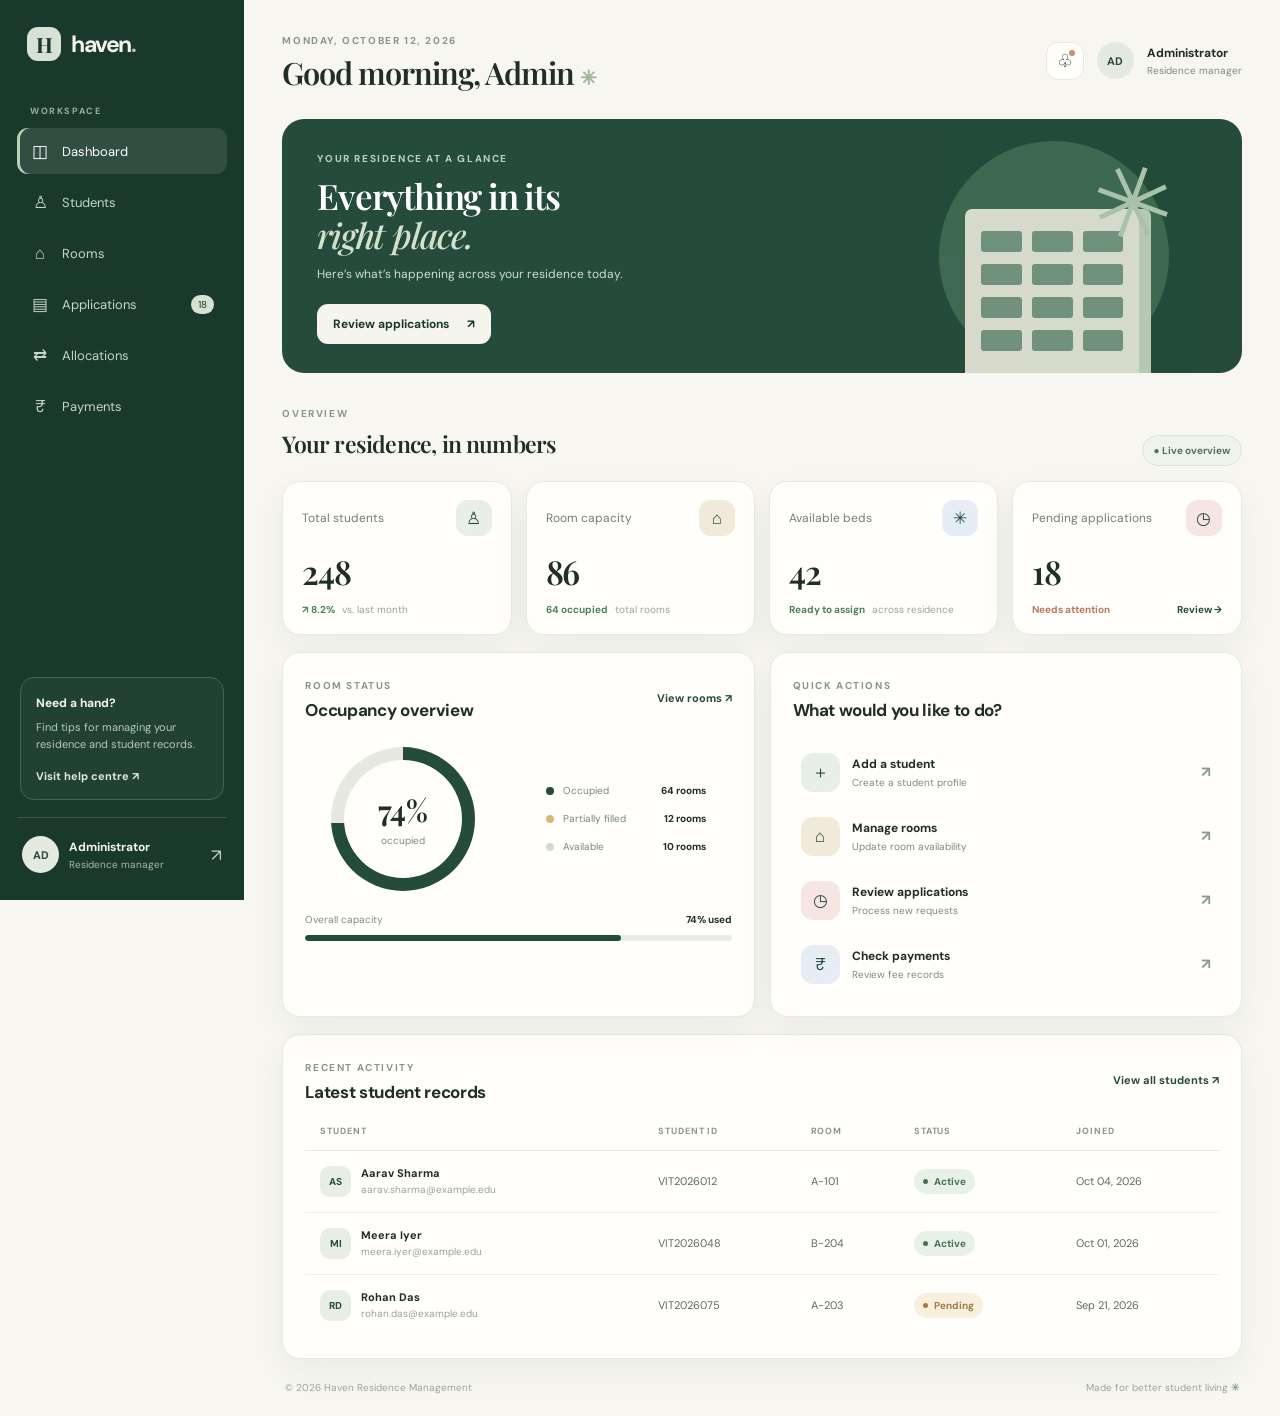
==== hostel_management_frontend/dashboard.html @ 843fde03 "Initial commit: Hostel Management System" ====
<!DOCTYPE html>
<html lang="en"><head>
<meta charset="UTF-8"><meta name="viewport" content="width=device-width, initial-scale=1">
<title>Dashboard | Haven</title>
<link href="https://fonts.googleapis.com/css2?family=DM+Sans:wght@400;500;600;700&family=Playfair+Display:wght@500;600;700&display=swap" rel="stylesheet">
<link rel="stylesheet" href="css/style.css"></head>
<body data-page="dashboard">
<div class="app-shell"><aside class="sidebar" id="sidebar"></aside><main class="main-area">
<header class="topbar"><button class="icon-btn mobile-menu" id="menuToggle" aria-label="Toggle menu">☰</button><div><span class="eyebrow">MONDAY, OCTOBER 12, 2026</span><h1>Good morning, Admin <span class="wave">✳</span></h1></div><div class="top-actions"><button class="icon-btn" title="Notifications">♧<i class="notification-dot"></i></button><div class="avatar">AD</div><div class="profile-label"><strong>Administrator</strong><span>Residence manager</span></div></div></header>
<section class="welcome-banner"><div><span class="eyebrow light-eyebrow">YOUR RESIDENCE AT A GLANCE</span><h2>Everything in its<br><em>right place.</em></h2><p>Here’s what’s happening across your residence today.</p><a class="btn btn-light" href="applications.html">Review applications <span>↗</span></a></div><div class="banner-art"><div class="art-circle"></div><div class="art-building"><span></span><span></span><span></span><span></span><span></span><span></span><span></span><span></span><span></span><span></span><span></span><span></span></div><div class="art-leaf">✳</div></div></section>
<section class="section-heading"><div><span class="eyebrow">OVERVIEW</span><h2>Your residence, in numbers</h2></div><span class="date-pill">● Live overview</span></section>
<section class="stats-grid">
<article class="stat-card"><div class="stat-top"><span>Total students</span><span class="stat-icon sage">♙</span></div><strong id="statStudents">248</strong><div class="stat-foot"><span class="trend">↗ 8.2%</span><span>vs. last month</span></div></article>
<article class="stat-card"><div class="stat-top"><span>Room capacity</span><span class="stat-icon sand">⌂</span></div><strong id="statRooms">86</strong><div class="stat-foot"><span class="trend">64 occupied</span><span>total rooms</span></div></article>
<article class="stat-card"><div class="stat-top"><span>Available beds</span><span class="stat-icon blue">✳</span></div><strong id="statBeds">42</strong><div class="stat-foot"><span class="trend">Ready to assign</span><span>across residence</span></div></article>
<article class="stat-card"><div class="stat-top"><span>Pending applications</span><span class="stat-icon rose">◷</span></div><strong id="statApplications">18</strong><div class="stat-foot"><span class="trend warning-text">Needs attention</span><a href="applications.html">Review →</a></div></article>
</section>
<section class="dashboard-grid">
<article class="panel occupancy-panel"><div class="panel-heading"><div><span class="eyebrow">ROOM STATUS</span><h3>Occupancy overview</h3></div><a href="rooms.html" class="text-link">View rooms ↗</a></div><div class="occupancy-content"><div class="donut"><div><strong>74%</strong><span>occupied</span></div></div><div class="legend"><div><i class="legend-dot dot-green"></i><span>Occupied</span><strong>64 rooms</strong></div><div><i class="legend-dot dot-yellow"></i><span>Partially filled</span><strong>12 rooms</strong></div><div><i class="legend-dot dot-gray"></i><span>Available</span><strong>10 rooms</strong></div></div></div><div class="progress-caption"><span>Overall capacity</span><strong>74% used</strong></div><div class="progress"><span style="width:74%"></span></div></article>
<article class="panel quick-panel"><div class="panel-heading"><div><span class="eyebrow">QUICK ACTIONS</span><h3>What would you like to do?</h3></div></div><div class="quick-actions"><a href="students.html" class="quick-action"><span class="quick-icon sage">＋</span><span><strong>Add a student</strong><small>Create a student profile</small></span><b>↗</b></a><a href="rooms.html" class="quick-action"><span class="quick-icon sand">⌂</span><span><strong>Manage rooms</strong><small>Update room availability</small></span><b>↗</b></a><a href="applications.html" class="quick-action"><span class="quick-icon rose">◷</span><span><strong>Review applications</strong><small>Process new requests</small></span><b>↗</b></a><a href="payments.html" class="quick-action"><span class="quick-icon blue">₹</span><span><strong>Check payments</strong><small>Review fee records</small></span><b>↗</b></a></div></article>
</section>
<section class="panel table-panel"><div class="panel-heading"><div><span class="eyebrow">RECENT ACTIVITY</span><h3>Latest student records</h3></div><a href="students.html" class="text-link">View all students ↗</a></div><div class="table-wrap"><table><thead><tr><th>STUDENT</th><th>STUDENT ID</th><th>ROOM</th><th>STATUS</th><th>JOINED</th></tr></thead><tbody id="recentStudents"></tbody></table></div></section>
<footer class="footer"><span>© 2026 Haven Residence Management</span><span>Made for better student living <b>✳</b></span></footer>
</main></div><script src="js/app.js"></script></body></html>
---- hostel_management_frontend/css/style.css ----
/* Haven Residence — shared visual system */
:root{--ink:#202e28;--muted:#7e8982;--green:#244b3b;--green-dark:#19392d;--green-soft:#e7efe8;--cream:#f7f6f1;--paper:#fffefa;--line:#e9e9e1;--sand:#f1e9d9;--rose:#f6e6e3;--blue:#e6edf4;--shadow:0 12px 34px rgba(32,46,40,.055);--radius:18px}
*{box-sizing:border-box}body{margin:0;background:var(--cream);color:var(--ink);font-family:'DM Sans',sans-serif;font-size:14px}a{color:inherit;text-decoration:none}button,input,select{font:inherit}button{cursor:pointer}h1,h2,h3,p{margin-top:0}h1,h2{font-family:'Playfair Display',serif;font-weight:600;letter-spacing:-.035em}h1{font-size:clamp(25px,2.4vw,34px);margin:7px 0 0}h2{font-size:25px;margin:7px 0}h3{font-size:17px;margin:6px 0 0;letter-spacing:-.02em}.eyebrow{font-size:10px;letter-spacing:.16em;font-weight:700;color:#89958c}.muted{color:var(--muted)}.small{font-size:12px}.hidden{display:none!important}
.app-shell{min-height:100vh}.sidebar{position:fixed;inset:0 auto 0 0;width:244px;background:var(--green-dark);color:#f4f4eb;padding:27px 17px;display:flex;flex-direction:column;z-index:20}.brand{display:flex;align-items:center;gap:10px;font-size:23px;font-weight:700;letter-spacing:-.06em}.brand-mark{display:grid;place-items:center;width:34px;height:34px;border-radius:11px;background:#d7e2d5;color:var(--green-dark);font-family:'Playfair Display',serif;font-size:21px}.brand-dot{color:#a9c8a8}.sidebar .brand{padding:0 10px 37px}.nav-label{font-size:9px;letter-spacing:.18em;color:#9eb1a3;font-weight:700;padding:0 13px;margin:7px 0 11px}.nav-list{display:grid;gap:5px}.nav-link{display:flex;align-items:center;gap:12px;padding:12px 13px;border-radius:11px;color:#c8d4cb;font-size:13px;transition:.2s}.nav-link:hover,.nav-link.active{background:rgba(255,255,255,.105);color:#fff}.nav-link.active{box-shadow:inset 3px 0 #b7d3b4}.nav-icon{font-size:17px;width:20px;text-align:center}.nav-count{margin-left:auto;background:#d7e2d5;color:var(--green-dark);font-size:10px;padding:3px 7px;border-radius:99px}.sidebar-bottom{margin-top:auto}.help-card{border:1px solid #466456;background:rgba(255,255,255,.04);padding:15px;border-radius:14px;margin:0 3px 17px}.help-card strong{font-size:12px}.help-card p{font-size:11px;line-height:1.6;color:#b8c7bd;margin:8px 0 12px}.help-card a{font-size:11px;color:#e1eadf;font-weight:700}.sidebar-user{border-top:1px solid #3c5749;padding:18px 5px 0;display:flex;align-items:center;gap:10px}.avatar{width:37px;height:37px;border-radius:50%;display:grid;place-items:center;background:#e4eadf;color:var(--green);font-weight:700;font-size:11px;flex-shrink:0}.sidebar-user strong,.profile-label strong{display:block;font-size:12px}.sidebar-user span,.profile-label span{display:block;color:#a9b7ad;font-size:10px;margin-top:3px}.sidebar-user .logout{margin-left:auto;color:#c3d0c5;font-size:17px}
.main-area{margin-left:244px;padding:30px clamp(20px,3vw,46px) 22px;max-width:1700px}.topbar{display:flex;align-items:center;justify-content:space-between;gap:20px;margin-bottom:27px}.topbar h1{line-height:1.2}.wave{font-family:'DM Sans';font-size:20px;color:#9cb79a}.top-actions{display:flex;align-items:center;gap:13px}.profile-label span{color:var(--muted)}.icon-btn{border:1px solid var(--line);background:var(--paper);color:var(--ink);width:38px;height:38px;border-radius:12px;display:grid;place-items:center;font-size:18px;position:relative}.notification-dot{position:absolute;width:6px;height:6px;border-radius:50%;background:#d08b70;right:8px;top:7px}.mobile-menu{display:none}.welcome-banner{background:var(--green);color:white;border-radius:22px;min-height:240px;padding:29px 35px;display:flex;align-items:center;justify-content:space-between;overflow:hidden;position:relative}.light-eyebrow{color:#c0d1c2}.welcome-banner h2{font-size:35px;line-height:1.12;margin:10px 0}.welcome-banner h2 em{font-weight:500;color:#d4e0cc}.welcome-banner p{color:#d1ded3;max-width:360px;font-size:12px;line-height:1.7;margin-bottom:19px}.btn{display:inline-flex;align-items:center;justify-content:center;gap:18px;border:0;border-radius:11px;padding:12px 16px;font-size:12px;font-weight:700;transition:transform .18s,background .18s}.btn:hover{transform:translateY(-1px)}.btn-primary{background:var(--green);color:white}.btn-primary:hover{background:var(--green-dark)}.btn-light{background:#f6f5ed;color:var(--green-dark)}.btn-quiet{background:#f1f2ed;color:#5c6960}.btn-full{width:100%;padding:14px}.banner-art{position:absolute;right:7%;top:0;width:300px;height:100%;opacity:.92}.art-circle{position:absolute;width:230px;height:230px;border-radius:50%;background:#426c54;right:5px;top:22px}.art-building{position:absolute;bottom:0;right:35px;width:174px;height:164px;background:#e7e7d7;border-radius:7px 7px 0 0;padding:22px 16px;display:grid;grid-template-columns:repeat(3,1fr);gap:12px 10px;box-shadow:12px 0 0 #c4d2bf}.art-building span{background:#789783;border-radius:3px}.art-leaf{position:absolute;right:0;top:20px;font-size:100px;color:#b7cdb3;transform:rotate(20deg)}.section-heading{display:flex;justify-content:space-between;align-items:end;margin:30px 0 15px}.section-heading h2{font-size:23px}.date-pill{border:1px solid #dce4d9;background:#eef3ec;color:#54705b;padding:8px 11px;border-radius:99px;font-size:10px;font-weight:700}.stats-grid{display:grid;grid-template-columns:repeat(4,minmax(0,1fr));gap:14px}.stat-card,.panel{background:var(--paper);border:1px solid var(--line);border-radius:var(--radius);box-shadow:var(--shadow)}.stat-card{padding:18px 19px}.stat-top{display:flex;justify-content:space-between;align-items:center;color:#737f76;font-size:12px}.stat-icon,.quick-icon{display:grid;place-items:center;width:36px;height:36px;border-radius:12px;font-size:17px;color:var(--green)}.sage{background:var(--green-soft)}.sand{background:var(--sand)}.blue{background:var(--blue)}.rose{background:var(--rose)}.stat-card>strong{display:block;font-family:'Playfair Display',serif;font-size:33px;font-weight:600;letter-spacing:-.04em;margin:13px 0 10px}.stat-foot{display:flex;gap:7px;align-items:center;flex-wrap:wrap;font-size:10px;color:#9aa29c}.stat-foot a{margin-left:auto;color:var(--green);font-weight:700}.trend{color:#4c805c;font-weight:700}.warning-text{color:#b8795c}.dashboard-grid{display:grid;grid-template-columns:1fr 1fr;gap:15px;margin-top:17px}.panel{padding:22px 22px}.panel-heading{display:flex;justify-content:space-between;align-items:center;gap:15px;margin-bottom:22px}.text-link{color:var(--green);font-size:11px;font-weight:700;white-space:nowrap}.occupancy-content{display:flex;align-items:center;justify-content:space-around;gap:20px;padding:4px 0 22px}.donut{width:144px;height:144px;border-radius:50%;display:grid;place-items:center;background:conic-gradient(var(--green) 0 74%,#e7e8df 74% 100%);position:relative;flex-shrink:0}.donut:before{content:"";position:absolute;inset:13px;background:var(--paper);border-radius:50%}.donut div{position:relative;text-align:center}.donut strong{display:block;font-family:'Playfair Display';font-size:30px}.donut span{font-size:10px;color:var(--muted)}.legend{display:grid;gap:15px;min-width:160px}.legend>div{display:grid;grid-template-columns:9px 1fr auto;align-items:center;gap:8px;font-size:10px;color:#7b867e}.legend strong{font-size:10px;color:var(--ink)}.legend-dot{width:8px;height:8px;border-radius:50%}.dot-green{background:var(--green)}.dot-yellow{background:#d8b77b}.dot-gray{background:#d6d9d0}.progress-caption{display:flex;justify-content:space-between;font-size:10px;color:var(--muted);margin-bottom:9px}.progress-caption strong{color:var(--ink)}.progress{height:6px;background:#e9ece4;border-radius:99px;overflow:hidden}.progress span{height:100%;display:block;background:var(--green);border-radius:99px}.quick-actions{display:grid;gap:5px}.quick-action{display:flex;align-items:center;gap:12px;padding:10px 8px;border-radius:12px;transition:background .2s}.quick-action:hover{background:#f5f6f0}.quick-icon{width:39px;height:39px;flex-shrink:0}.quick-action>span:nth-child(2){flex:1}.quick-action strong{display:block;font-size:12px}.quick-action small{display:block;font-size:10px;color:var(--muted);margin-top:4px}.quick-action>b{font-size:15px;color:#8b998f}.table-panel{margin-top:17px}.table-wrap{width:100%;overflow-x:auto}table{border-collapse:collapse;width:100%;white-space:nowrap}thead th{text-align:left;font-size:9px;letter-spacing:.1em;color:#89948c;font-weight:700;padding:0 15px 13px;border-bottom:1px solid var(--line)}tbody td{padding:15px;border-bottom:1px solid #f0f0e9;font-size:11px;color:#5d6a61}tbody tr:last-child td{border-bottom:0}tbody tr:hover{background:#fafaf6}.student-cell{display:flex;align-items:center;gap:10px}.mini-avatar{width:31px;height:31px;display:grid;place-items:center;border-radius:10px;background:#e8eee4;color:var(--green);font-weight:700;font-size:10px}.student-cell strong{display:block;color:var(--ink);font-size:11px}.student-cell small{display:block;color:#9aa29c;font-size:10px;margin-top:3px}.status{display:inline-flex;align-items:center;gap:6px;border-radius:99px;padding:6px 9px;background:#e8f1e8;color:#487351;font-size:10px;font-weight:700}.status:before{content:"";width:5px;height:5px;border-radius:50%;background:currentColor}.status.pending{background:#f8efdf;color:#a37a3c}.status.full,.status.rejected{background:#f6e8e5;color:#a96658}.status.partially-occupied{background:#e9eef5;color:#5d7795}.footer{display:flex;justify-content:space-between;gap:15px;color:#9ba39c;font-size:10px;padding:22px 3px 0}.footer b{color:#8aa98c}
.page-topbar{margin-bottom:24px}.top-description{margin:7px 0 0;font-size:12px}.page-toolbar{display:flex;align-items:center;justify-content:space-between;gap:15px;margin-bottom:17px}.search-box{display:flex;align-items:center;gap:10px;background:var(--paper);border:1px solid var(--line);border-radius:11px;padding:0 13px;width:min(340px,100%);height:42px;color:#9aa49b}.search-box span{font-size:20px}.search-box input{border:0;outline:0;background:transparent;width:100%;color:var(--ink);font-size:12px}.toolbar-actions{display:flex;align-items:center;gap:10px}.select-control{height:42px;border:1px solid var(--line);background:var(--paper);border-radius:10px;padding:0 12px;color:#66736a;font-size:11px;max-width:145px}.records-panel{margin-top:0;padding:22px 0 0;overflow:hidden}.records-panel .panel-heading{padding:0 22px;margin-bottom:20px}.record-count{font-size:10px;background:#f0f2ec;color:#758078;padding:7px 10px;border-radius:99px}.records-panel .table-wrap{padding:0 10px 5px}.records-panel table{min-width:720px}.records-panel thead th{padding:0 12px 13px}.records-panel tbody td{padding:14px 12px}.table-actions{display:flex;gap:6px}.table-action{border:1px solid var(--line);background:#fffefa;border-radius:8px;padding:6px 8px;font-size:10px;color:#5e6b62}.table-action:hover{background:#edf2eb}.table-action.delete:hover{background:#f9e9e5;color:#a45f52}.empty-state{text-align:center;padding:48px 15px;color:var(--muted)}.empty-state>span{font-size:30px}.empty-state h3{color:var(--ink)}.empty-state p{font-size:12px}
.modal-backdrop{position:fixed;inset:0;background:rgba(17,33,25,.48);backdrop-filter:blur(5px);display:grid;place-items:center;padding:18px;z-index:50}.modal-card{width:min(620px,100%);max-height:90vh;overflow:auto;background:var(--paper);border-radius:20px;padding:26px;box-shadow:0 25px 80px #13251c40}.modal-heading{display:flex;justify-content:space-between;align-items:start;margin-bottom:23px}.modal-heading h2{font-size:25px}.modal-form label,.form-stack>label{display:grid;gap:8px;font-size:11px;font-weight:700;color:#536158}.form-grid{display:grid;grid-template-columns:1fr 1fr;gap:16px}.form-grid input,.form-grid select,.form-stack input{width:100%;border:1px solid #e3e6de;background:#fffefa;border-radius:10px;padding:12px 12px;outline:none;color:var(--ink);font-size:12px}.form-grid input:focus,.form-grid select:focus,.form-stack input:focus{border-color:#86a38a;box-shadow:0 0 0 3px #e5eee4}.modal-actions{display:flex;justify-content:flex-end;gap:9px;margin-top:22px}.form-message{font-size:11px;color:#b36d59;min-height:14px;margin:8px 0 0}.login-body{min-height:100vh;background:#f6f5ef}.login-shell{min-height:100vh;display:grid;grid-template-columns:1fr 1fr}.login-visual{background:var(--green-dark);color:#fff;padding:35px clamp(30px,5vw,75px);display:flex;flex-direction:column;position:relative;overflow:hidden;min-height:100vh}.brand-light{position:relative;z-index:1}.visual-copy{margin:auto 0;position:relative;z-index:2;padding:65px 0}.visual-copy h1{font-size:clamp(44px,5vw,68px);line-height:1.05;margin:18px 0}.visual-copy h1 em{color:#c7d9c4;font-weight:500}.visual-copy p{color:#bdcfc2;line-height:1.8;max-width:370px;font-size:13px}.login-visual:after{content:"";position:absolute;width:410px;height:410px;border:1px solid #64816c;border-radius:50%;right:-160px;bottom:50px;box-shadow:0 0 0 45px #ffffff05,0 0 0 90px #ffffff04}.visual-footer,.login-bottom{display:flex;justify-content:space-between;gap:12px;font-size:9px;color:#a8bcae;letter-spacing:.04em}.login-panel{display:flex;flex-direction:column;justify-content:center;padding:45px clamp(28px,6vw,95px);position:relative}.login-card{width:100%;max-width:400px;margin:auto}.login-card h2{font-size:33px;margin:12px 0 8px}.login-card>p{font-size:12px;line-height:1.7}.form-stack{display:grid;gap:19px;margin-top:29px}.form-stack input{padding:14px}.password-wrap{position:relative}.password-wrap input{padding-right:60px}.password-toggle{position:absolute;right:10px;top:50%;transform:translateY(-50%);border:0;background:none;color:var(--green);font-size:11px;font-weight:700}.form-between{display:flex;align-items:center;justify-content:space-between}.check-label{display:flex!important;align-items:center;gap:7px;font-weight:500!important}.check-label input{width:14px;height:14px;accent-color:var(--green)}.login-note{background:#f0f2eb;border-radius:10px;padding:12px;color:#7e8980;font-size:10px!important;margin-top:17px}.login-note strong{color:var(--green)}.login-bottom{color:#9aa59c;max-width:100%;padding-top:25px}.login-mobile-brand{display:none}
@media(max-width:1150px){.sidebar{width:215px}.main-area{margin-left:215px;padding:25px 23px}.stats-grid{grid-template-columns:repeat(2,minmax(0,1fr))}.banner-art{right:1%}.dashboard-grid{grid-template-columns:1fr}.welcome-banner{min-height:220px}}
@media(max-width:760px){.sidebar{transform:translateX(-100%);transition:transform .25s;width:260px;box-shadow:20px 0 40px #00000014}.sidebar.open{transform:translateX(0)}.main-area{margin-left:0;padding:20px 15px}.mobile-menu{display:grid}.topbar{gap:10px;align-items:flex-start}.topbar>.eyebrow,.top-actions .profile-label{display:none}.top-actions{gap:7px;margin-left:auto}.topbar h1{font-size:25px}.topbar .avatar{width:34px;height:34px}.welcome-banner{padding:25px;min-height:230px}.welcome-banner h2{font-size:31px}.banner-art{opacity:.25;right:-55px}.stats-grid{gap:10px}.stat-card{padding:15px}.stat-card>strong{font-size:29px}.stat-foot{font-size:9px}.dashboard-grid{gap:12px}.panel{padding:17px}.occupancy-content{justify-content:space-between;gap:10px}.donut{width:118px;height:118px}.donut strong{font-size:25px}.legend{min-width:130px}.legend>div{grid-template-columns:8px 1fr;gap:6px}.legend strong{grid-column:2}.page-toolbar{align-items:stretch;flex-direction:column}.search-box{width:100%}.toolbar-actions{width:100%;justify-content:space-between}.toolbar-actions .btn{flex:1}.select-control{flex:1;max-width:none}.page-topbar{align-items:flex-start}.page-topbar h1{font-size:28px}.table-panel .panel-heading{align-items:flex-start}.footer{flex-direction:column}.login-shell{grid-template-columns:1fr}.login-visual{display:none}.login-panel{min-height:100vh;padding:25px}.login-mobile-brand{display:flex;margin-bottom:50px}.login-card{margin:auto 0}.login-card h2{font-size:30px}.login-bottom{font-size:8px}.form-grid{grid-template-columns:1fr}.modal-card{padding:21px}.modal-actions .btn{flex:1}}
@media(min-width:761px) and (max-width:920px){.banner-art{opacity:.25}.profile-label{display:none}.occupancy-content{flex-wrap:wrap}.donut{width:110px;height:110px}}
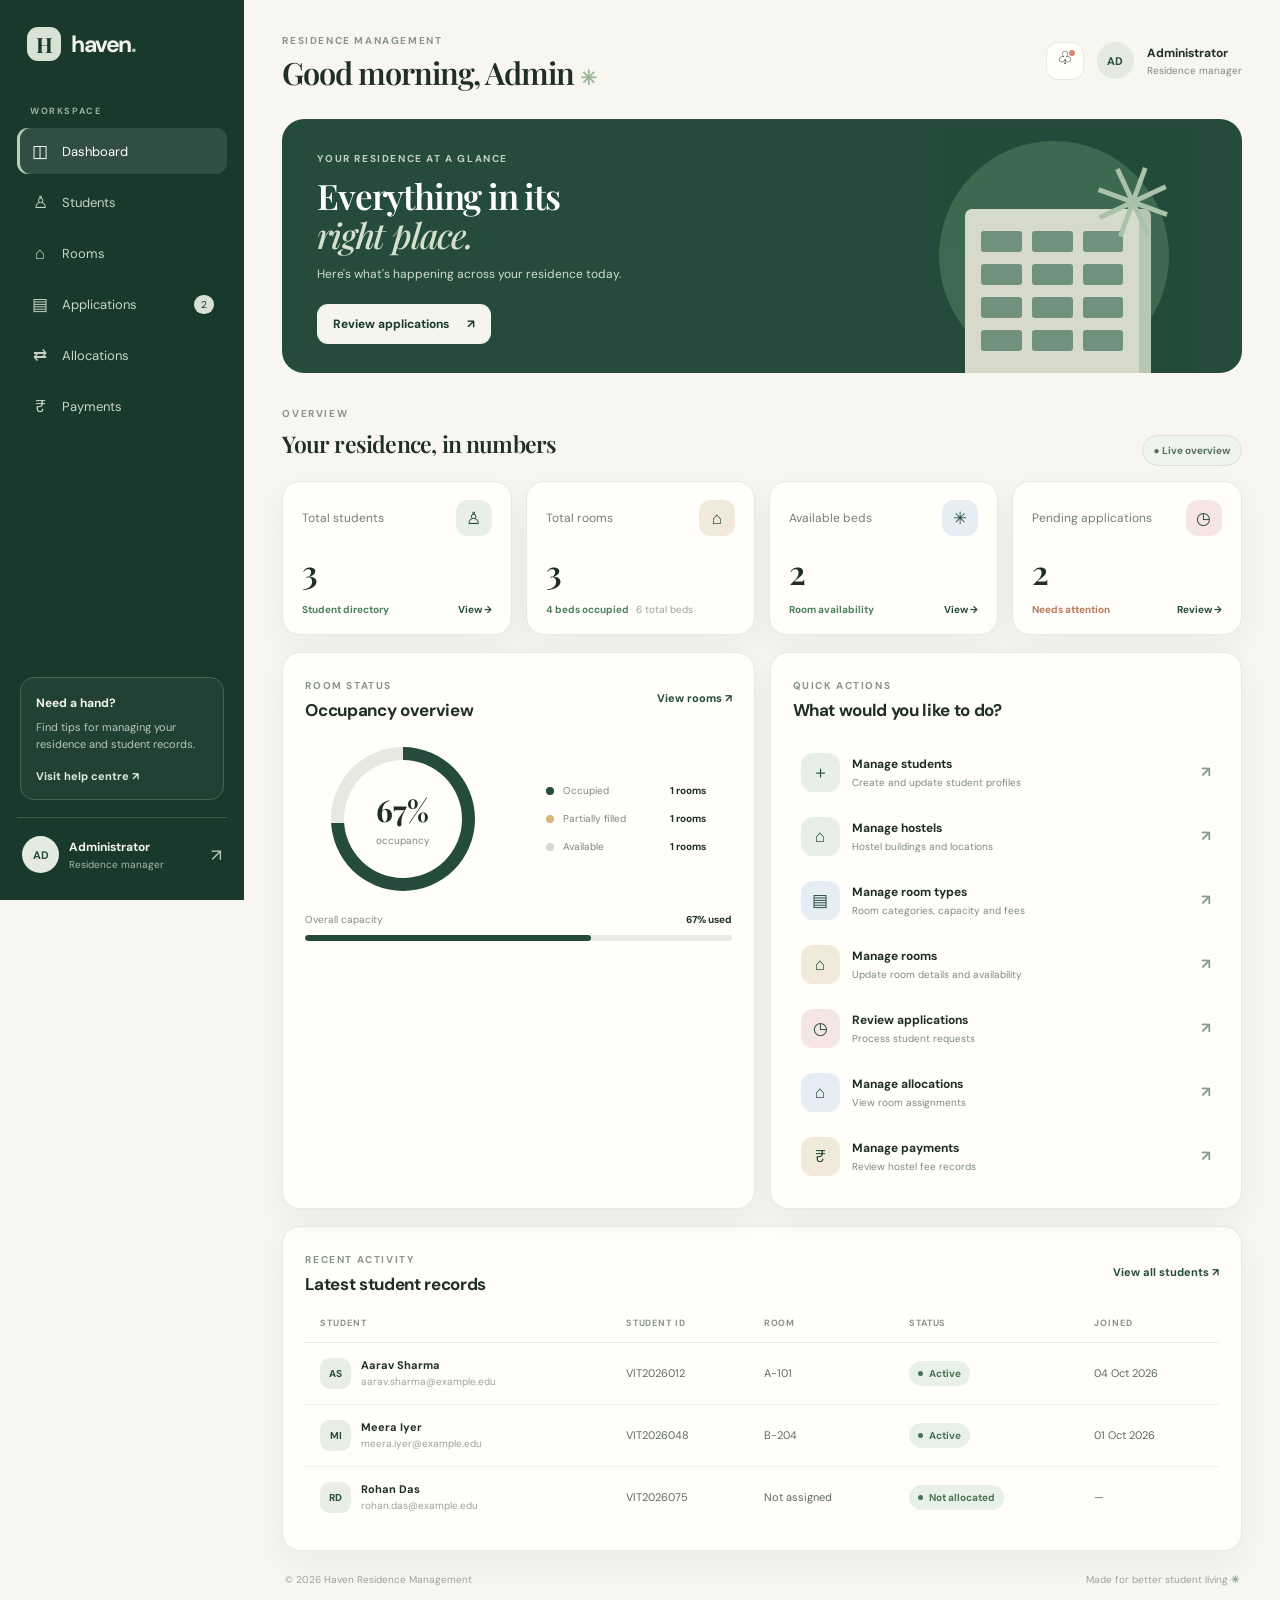
==== commit 39854526: "Update dashboard.html" ====
--- a/hostel_management_frontend/dashboard.html
+++ b/hostel_management_frontend/dashboard.html
@@ -1,24 +1,346 @@
 <!DOCTYPE html>
-<html lang="en"><head>
-<meta charset="UTF-8"><meta name="viewport" content="width=device-width, initial-scale=1">
-<title>Dashboard | Haven</title>
-<link href="https://fonts.googleapis.com/css2?family=DM+Sans:wght@400;500;600;700&family=Playfair+Display:wght@500;600;700&display=swap" rel="stylesheet">
-<link rel="stylesheet" href="css/style.css"></head>
+<html lang="en">
+<head>
+  <meta charset="UTF-8">
+  <meta name="viewport" content="width=device-width, initial-scale=1">
+
+  <title>Dashboard | Haven</title>
+
+  <link href="https://fonts.googleapis.com/css2?family=DM+Sans:wght@400;500;600;700&family=Playfair+Display:wght@500;600;700&display=swap" rel="stylesheet">
+
+  <link rel="stylesheet" href="css/style.css">
+</head>
+
 <body data-page="dashboard">
-<div class="app-shell"><aside class="sidebar" id="sidebar"></aside><main class="main-area">
-<header class="topbar"><button class="icon-btn mobile-menu" id="menuToggle" aria-label="Toggle menu">☰</button><div><span class="eyebrow">MONDAY, OCTOBER 12, 2026</span><h1>Good morning, Admin <span class="wave">✳</span></h1></div><div class="top-actions"><button class="icon-btn" title="Notifications">♧<i class="notification-dot"></i></button><div class="avatar">AD</div><div class="profile-label"><strong>Administrator</strong><span>Residence manager</span></div></div></header>
-<section class="welcome-banner"><div><span class="eyebrow light-eyebrow">YOUR RESIDENCE AT A GLANCE</span><h2>Everything in its<br><em>right place.</em></h2><p>Here’s what’s happening across your residence today.</p><a class="btn btn-light" href="applications.html">Review applications <span>↗</span></a></div><div class="banner-art"><div class="art-circle"></div><div class="art-building"><span></span><span></span><span></span><span></span><span></span><span></span><span></span><span></span><span></span><span></span><span></span><span></span></div><div class="art-leaf">✳</div></div></section>
-<section class="section-heading"><div><span class="eyebrow">OVERVIEW</span><h2>Your residence, in numbers</h2></div><span class="date-pill">● Live overview</span></section>
-<section class="stats-grid">
-<article class="stat-card"><div class="stat-top"><span>Total students</span><span class="stat-icon sage">♙</span></div><strong id="statStudents">248</strong><div class="stat-foot"><span class="trend">↗ 8.2%</span><span>vs. last month</span></div></article>
-<article class="stat-card"><div class="stat-top"><span>Room capacity</span><span class="stat-icon sand">⌂</span></div><strong id="statRooms">86</strong><div class="stat-foot"><span class="trend">64 occupied</span><span>total rooms</span></div></article>
-<article class="stat-card"><div class="stat-top"><span>Available beds</span><span class="stat-icon blue">✳</span></div><strong id="statBeds">42</strong><div class="stat-foot"><span class="trend">Ready to assign</span><span>across residence</span></div></article>
-<article class="stat-card"><div class="stat-top"><span>Pending applications</span><span class="stat-icon rose">◷</span></div><strong id="statApplications">18</strong><div class="stat-foot"><span class="trend warning-text">Needs attention</span><a href="applications.html">Review →</a></div></article>
-</section>
-<section class="dashboard-grid">
-<article class="panel occupancy-panel"><div class="panel-heading"><div><span class="eyebrow">ROOM STATUS</span><h3>Occupancy overview</h3></div><a href="rooms.html" class="text-link">View rooms ↗</a></div><div class="occupancy-content"><div class="donut"><div><strong>74%</strong><span>occupied</span></div></div><div class="legend"><div><i class="legend-dot dot-green"></i><span>Occupied</span><strong>64 rooms</strong></div><div><i class="legend-dot dot-yellow"></i><span>Partially filled</span><strong>12 rooms</strong></div><div><i class="legend-dot dot-gray"></i><span>Available</span><strong>10 rooms</strong></div></div></div><div class="progress-caption"><span>Overall capacity</span><strong>74% used</strong></div><div class="progress"><span style="width:74%"></span></div></article>
-<article class="panel quick-panel"><div class="panel-heading"><div><span class="eyebrow">QUICK ACTIONS</span><h3>What would you like to do?</h3></div></div><div class="quick-actions"><a href="students.html" class="quick-action"><span class="quick-icon sage">＋</span><span><strong>Add a student</strong><small>Create a student profile</small></span><b>↗</b></a><a href="rooms.html" class="quick-action"><span class="quick-icon sand">⌂</span><span><strong>Manage rooms</strong><small>Update room availability</small></span><b>↗</b></a><a href="applications.html" class="quick-action"><span class="quick-icon rose">◷</span><span><strong>Review applications</strong><small>Process new requests</small></span><b>↗</b></a><a href="payments.html" class="quick-action"><span class="quick-icon blue">₹</span><span><strong>Check payments</strong><small>Review fee records</small></span><b>↗</b></a></div></article>
-</section>
-<section class="panel table-panel"><div class="panel-heading"><div><span class="eyebrow">RECENT ACTIVITY</span><h3>Latest student records</h3></div><a href="students.html" class="text-link">View all students ↗</a></div><div class="table-wrap"><table><thead><tr><th>STUDENT</th><th>STUDENT ID</th><th>ROOM</th><th>STATUS</th><th>JOINED</th></tr></thead><tbody id="recentStudents"></tbody></table></div></section>
-<footer class="footer"><span>© 2026 Haven Residence Management</span><span>Made for better student living <b>✳</b></span></footer>
-</main></div><script src="js/app.js"></script></body></html>+
+<div class="app-shell">
+
+  <aside class="sidebar" id="sidebar"></aside>
+
+  <main class="main-area">
+
+    <!-- Header -->
+    <header class="topbar">
+
+      <button class="icon-btn mobile-menu" id="menuToggle" aria-label="Toggle menu">☰</button>
+
+      <div>
+        <span class="eyebrow">RESIDENCE MANAGEMENT</span>
+        <h1>Good morning, Admin <span class="wave">✳</span></h1>
+      </div>
+
+      <div class="top-actions">
+        <button class="icon-btn" title="Notifications">
+          ♧<i class="notification-dot"></i>
+        </button>
+
+        <div class="avatar">AD</div>
+
+        <div class="profile-label">
+          <strong>Administrator</strong>
+          <span>Residence manager</span>
+        </div>
+      </div>
+
+    </header>
+
+    <!-- Welcome banner -->
+    <section class="welcome-banner">
+
+      <div>
+        <span class="eyebrow light-eyebrow">
+          YOUR RESIDENCE AT A GLANCE
+        </span>
+
+        <h2>Everything in its<br><em>right place.</em></h2>
+
+        <p>Here's what's happening across your residence today.</p>
+
+        <a class="btn btn-light" href="applications.html">
+          Review applications <span>↗</span>
+        </a>
+      </div>
+
+      <div class="banner-art">
+        <div class="art-circle"></div>
+
+        <div class="art-building">
+          <span></span><span></span><span></span><span></span>
+          <span></span><span></span><span></span><span></span>
+          <span></span><span></span><span></span><span></span>
+        </div>
+
+        <div class="art-leaf">✳</div>
+      </div>
+
+    </section>
+
+    <!-- Statistics -->
+    <section class="section-heading">
+      <div>
+        <span class="eyebrow">OVERVIEW</span>
+        <h2>Your residence, in numbers</h2>
+      </div>
+
+      <span class="date-pill">● Live overview</span>
+    </section>
+
+    <section class="stats-grid">
+
+      <article class="stat-card">
+        <div class="stat-top">
+          <span>Total students</span>
+          <span class="stat-icon sage">♙</span>
+        </div>
+
+        <strong id="statStudents">0</strong>
+
+        <div class="stat-foot">
+          <span class="trend">Student directory</span>
+          <a href="students.html">View →</a>
+        </div>
+      </article>
+
+      <article class="stat-card">
+        <div class="stat-top">
+          <span>Total rooms</span>
+          <span class="stat-icon sand">⌂</span>
+        </div>
+
+        <strong id="statRooms">0</strong>
+
+        <div class="stat-foot">
+          <span class="trend">Room directory</span>
+          <a href="rooms.html">View →</a>
+        </div>
+      </article>
+
+      <article class="stat-card">
+        <div class="stat-top">
+          <span>Available beds</span>
+          <span class="stat-icon blue">✳</span>
+        </div>
+
+        <strong id="statBeds">0</strong>
+
+        <div class="stat-foot">
+          <span class="trend">Room availability</span>
+          <a href="rooms.html">View →</a>
+        </div>
+      </article>
+
+      <article class="stat-card">
+        <div class="stat-top">
+          <span>Pending applications</span>
+          <span class="stat-icon rose">◷</span>
+        </div>
+
+        <strong id="statApplications">0</strong>
+
+        <div class="stat-foot">
+          <span class="trend warning-text">Needs attention</span>
+          <a href="applications.html">Review →</a>
+        </div>
+      </article>
+
+    </section>
+
+    <!-- Dashboard panels -->
+    <section class="dashboard-grid">
+
+      <!-- Room occupancy -->
+      <article class="panel occupancy-panel">
+
+        <div class="panel-heading">
+          <div>
+            <span class="eyebrow">ROOM STATUS</span>
+            <h3>Occupancy overview</h3>
+          </div>
+
+          <a href="rooms.html" class="text-link">View rooms ↗</a>
+        </div>
+
+        <div class="occupancy-content">
+
+          <div class="donut">
+            <div>
+              <strong>—</strong>
+              <span>occupancy</span>
+            </div>
+          </div>
+
+          <div class="legend">
+            <div>
+              <i class="legend-dot dot-green"></i>
+              <span>Occupied</span>
+              <strong>—</strong>
+            </div>
+
+            <div>
+              <i class="legend-dot dot-yellow"></i>
+              <span>Partially filled</span>
+              <strong>—</strong>
+            </div>
+
+            <div>
+              <i class="legend-dot dot-gray"></i>
+              <span>Available</span>
+              <strong>—</strong>
+            </div>
+          </div>
+
+        </div>
+
+        <div class="progress-caption">
+          <span>Overall capacity</span>
+          <strong>See room records</strong>
+        </div>
+
+        <div class="progress">
+          <span style="width: 0%"></span>
+        </div>
+
+      </article>
+
+      <!-- Quick actions -->
+      <article class="panel quick-panel">
+
+        <div class="panel-heading">
+          <div>
+            <span class="eyebrow">QUICK ACTIONS</span>
+            <h3>What would you like to do?</h3>
+          </div>
+        </div>
+
+        <div class="quick-actions">
+
+          <a href="students.html" class="quick-action">
+            <span class="quick-icon sage">＋</span>
+
+            <span>
+              <strong>Manage students</strong>
+              <small>Create and update student profiles</small>
+            </span>
+
+            <b>↗</b>
+          </a>
+
+          <a href="hostels.html" class="quick-action">
+            <span class="quick-icon sage">⌂</span>
+
+            <span>
+              <strong>Manage hostels</strong>
+              <small>Hostel buildings and locations</small>
+            </span>
+
+            <b>↗</b>
+          </a>
+
+          <a href="room-types.html" class="quick-action">
+            <span class="quick-icon blue">▤</span>
+
+            <span>
+              <strong>Manage room types</strong>
+              <small>Room categories, capacity and fees</small>
+            </span>
+
+            <b>↗</b>
+          </a>
+
+          <a href="rooms.html" class="quick-action">
+            <span class="quick-icon sand">⌂</span>
+
+            <span>
+              <strong>Manage rooms</strong>
+              <small>Update room details and availability</small>
+            </span>
+
+            <b>↗</b>
+          </a>
+
+          <a href="applications.html" class="quick-action">
+            <span class="quick-icon rose">◷</span>
+
+            <span>
+              <strong>Review applications</strong>
+              <small>Process student requests</small>
+            </span>
+
+            <b>↗</b>
+          </a>
+
+          <a href="allocations.html" class="quick-action">
+            <span class="quick-icon blue">⌂</span>
+
+            <span>
+              <strong>Manage allocations</strong>
+              <small>View room assignments</small>
+            </span>
+
+            <b>↗</b>
+          </a>
+
+          <a href="payments.html" class="quick-action">
+            <span class="quick-icon sand">₹</span>
+
+            <span>
+              <strong>Manage payments</strong>
+              <small>Review hostel fee records</small>
+            </span>
+
+            <b>↗</b>
+          </a>
+
+        </div>
+
+      </article>
+
+    </section>
+
+    <!-- Recent student records -->
+    <section class="panel table-panel">
+
+      <div class="panel-heading">
+        <div>
+          <span class="eyebrow">RECENT ACTIVITY</span>
+          <h3>Latest student records</h3>
+        </div>
+
+        <a href="students.html" class="text-link">
+          View all students ↗
+        </a>
+      </div>
+
+      <div class="table-wrap">
+
+        <table>
+          <thead>
+            <tr>
+              <th>STUDENT</th>
+              <th>STUDENT ID</th>
+              <th>ROOM</th>
+              <th>STATUS</th>
+              <th>JOINED</th>
+            </tr>
+          </thead>
+
+          <tbody id="recentStudents"></tbody>
+        </table>
+
+      </div>
+
+    </section>
+
+    <!-- Footer -->
+    <footer class="footer">
+      <span>© 2026 Haven Residence Management</span>
+      <span>Made for better student living <b>✳</b></span>
+    </footer>
+
+  </main>
+</div>
+
+<script src="js/app.js"></script>
+
+</body>
+</html>
